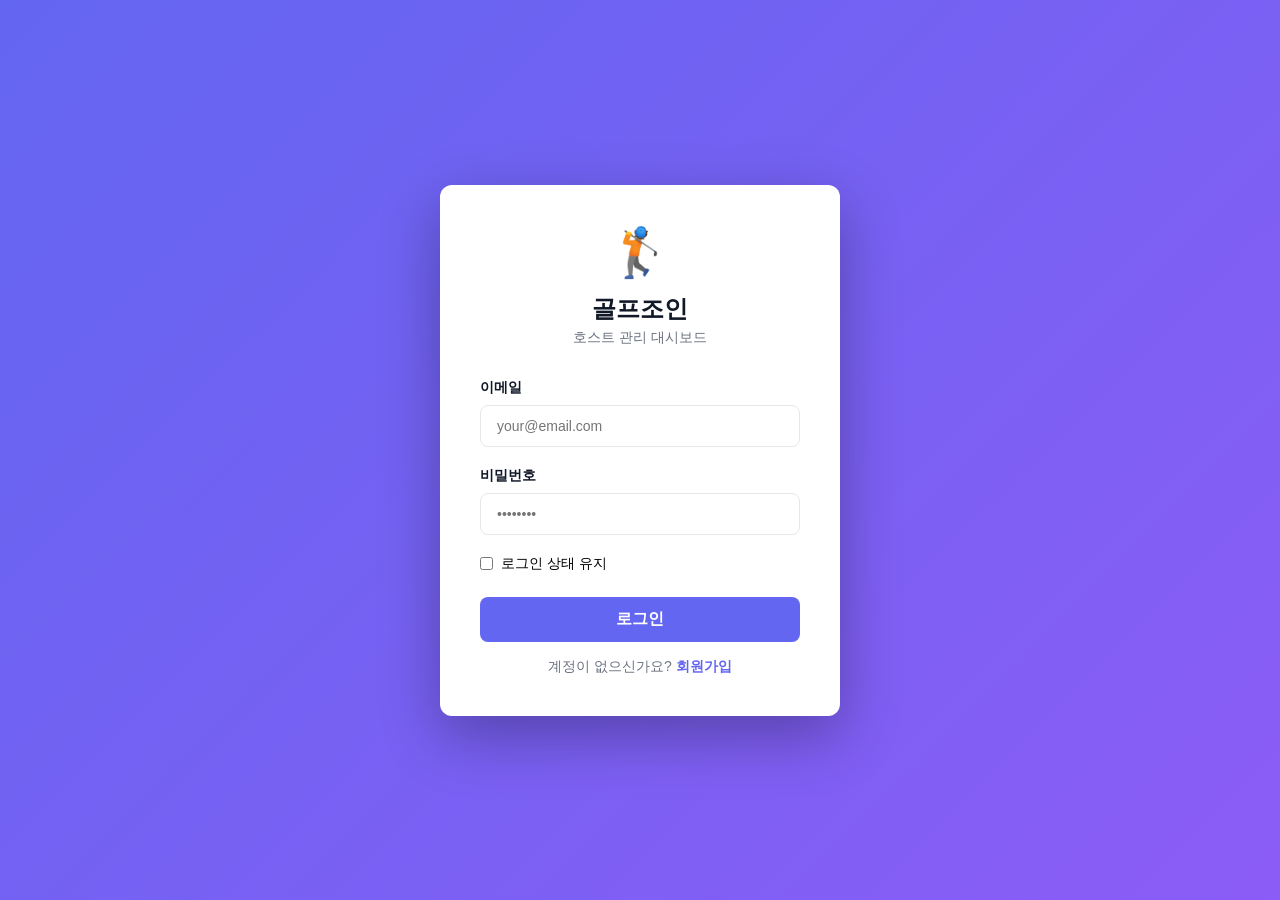
==== pages/login.html @ 5b8a66f3 "Initial commit: Golf Join Host Dashboard" ====
<!DOCTYPE html>
<html lang="ko">
<head>
    <meta charset="UTF-8">
    <meta name="viewport" content="width=device-width, initial-scale=1.0">
    <title>골프조인 - 호스트 로그인</title>
    <style>
        * {
            margin: 0;
            padding: 0;
            box-sizing: border-box;
        }

        :root {
            --primary-color: #6366F1;
            --background-color: #F9FAFB;
            --surface-color: #FFFFFF;
            --text-primary: #111827;
            --text-secondary: #6B7280;
            --border-color: #E5E7EB;
        }

        body {
            font-family: -apple-system, BlinkMacSystemFont, 'Segoe UI', Roboto, 'Helvetica Neue', Arial, sans-serif;
            background: linear-gradient(135deg, var(--primary-color) 0%, #8B5CF6 100%);
            min-height: 100vh;
            display: flex;
            align-items: center;
            justify-content: center;
            padding: 20px;
        }

        .login-container {
            background-color: var(--surface-color);
            border-radius: 12px;
            box-shadow: 0 20px 60px rgba(0, 0, 0, 0.3);
            max-width: 400px;
            width: 100%;
            padding: 40px;
        }

        .login-header {
            text-align: center;
            margin-bottom: 32px;
        }

        .logo {
            font-size: 48px;
            margin-bottom: 12px;
        }

        .login-header h1 {
            font-size: 24px;
            font-weight: 700;
            color: var(--text-primary);
            margin-bottom: 4px;
        }

        .login-header p {
            font-size: 14px;
            color: var(--text-secondary);
        }

        .form-group {
            margin-bottom: 20px;
        }

        .form-group label {
            display: block;
            font-size: 14px;
            font-weight: 600;
            color: var(--text-primary);
            margin-bottom: 8px;
        }

        .form-input {
            width: 100%;
            padding: 12px 16px;
            border: 1px solid var(--border-color);
            border-radius: 8px;
            font-size: 14px;
            font-family: inherit;
            transition: border-color 0.2s;
        }

        .form-input:focus {
            outline: none;
            border-color: var(--primary-color);
            box-shadow: 0 0 0 3px rgba(99, 102, 241, 0.1);
        }

        .remember-me {
            display: flex;
            align-items: center;
            gap: 8px;
            margin-bottom: 24px;
            font-size: 14px;
        }

        .remember-me input {
            cursor: pointer;
        }

        .login-btn {
            width: 100%;
            padding: 12px 16px;
            background-color: var(--primary-color);
            color: white;
            border: none;
            border-radius: 8px;
            font-size: 16px;
            font-weight: 600;
            cursor: pointer;
            transition: background-color 0.2s;
        }

        .login-btn:hover {
            background-color: #4F46E5;
        }

        .login-btn:active {
            transform: scale(0.98);
        }

        .signup-link {
            text-align: center;
            margin-top: 16px;
            font-size: 14px;
            color: var(--text-secondary);
        }

        .signup-link a {
            color: var(--primary-color);
            text-decoration: none;
            font-weight: 600;
        }

        .signup-link a:hover {
            text-decoration: underline;
        }

        .error-message {
            display: none;
            background-color: #FEE2E2;
            color: #7F1D1D;
            padding: 12px 16px;
            border-radius: 8px;
            margin-bottom: 20px;
            font-size: 14px;
        }

        .error-message.show {
            display: block;
        }
    </style>
</head>
<body>
    <div class="login-container">
        <div class="login-header">
            <div class="logo">🏌️</div>
            <h1>골프조인</h1>
            <p>호스트 관리 대시보드</p>
        </div>

        <div id="errorMessage" class="error-message"></div>

        <form id="loginForm">
            <div class="form-group">
                <label for="email">이메일</label>
                <input 
                    type="email" 
                    id="email" 
                    class="form-input" 
                    placeholder="your@email.com"
                    required
                >
            </div>

            <div class="form-group">
                <label for="password">비밀번호</label>
                <input 
                    type="password" 
                    id="password" 
                    class="form-input" 
                    placeholder="••••••••"
                    required
                >
            </div>

            <div class="remember-me">
                <input type="checkbox" id="rememberMe">
                <label for="rememberMe" style="margin: 0;">로그인 상태 유지</label>
            </div>

            <button type="submit" class="login-btn">로그인</button>
        </form>

        <div class="signup-link">
            계정이 없으신가요? <a href="#signup">회원가입</a>
        </div>
    </div>

    <script>
        // 테스트 계정
        const TEST_CREDENTIALS = {
            email: 'host@example.com',
            password: 'password123',
        };

        document.getElementById('loginForm').addEventListener('submit', (e) => {
            e.preventDefault();

            const email = document.getElementById('email').value;
            const password = document.getElementById('password').value;
            const errorMessage = document.getElementById('errorMessage');

            // 테스트 로그인 (실제로는 서버에서 검증)
            if (email === TEST_CREDENTIALS.email && password === TEST_CREDENTIALS.password) {
                // 로그인 성공
                const hostData = {
                    id: 'host_1',
                    name: '호스트 관리자',
                    email: email,
                    phone: '010-0000-0000',
                    loginTime: new Date().toISOString(),
                };

                localStorage.setItem('golf_join_host_data', JSON.stringify(hostData));

                if (document.getElementById('rememberMe').checked) {
                    localStorage.setItem('golf_join_remember_me', 'true');
                }

                // 대시보드로 이동
                window.location.href = '/web/pages/index.html';
            } else {
                // 로그인 실패
                errorMessage.textContent = '이메일 또는 비밀번호가 올바르지 않습니다.';
                errorMessage.classList.add('show');
            }
        });

        // 페이지 로드 시 이미 로그인된 경우 대시보드로 이동
        window.addEventListener('load', () => {
            const hostData = localStorage.getItem('golf_join_host_data');
            if (hostData) {
                window.location.href = '/web/pages/index.html';
            }
        });
    </script>
</body>
</html>
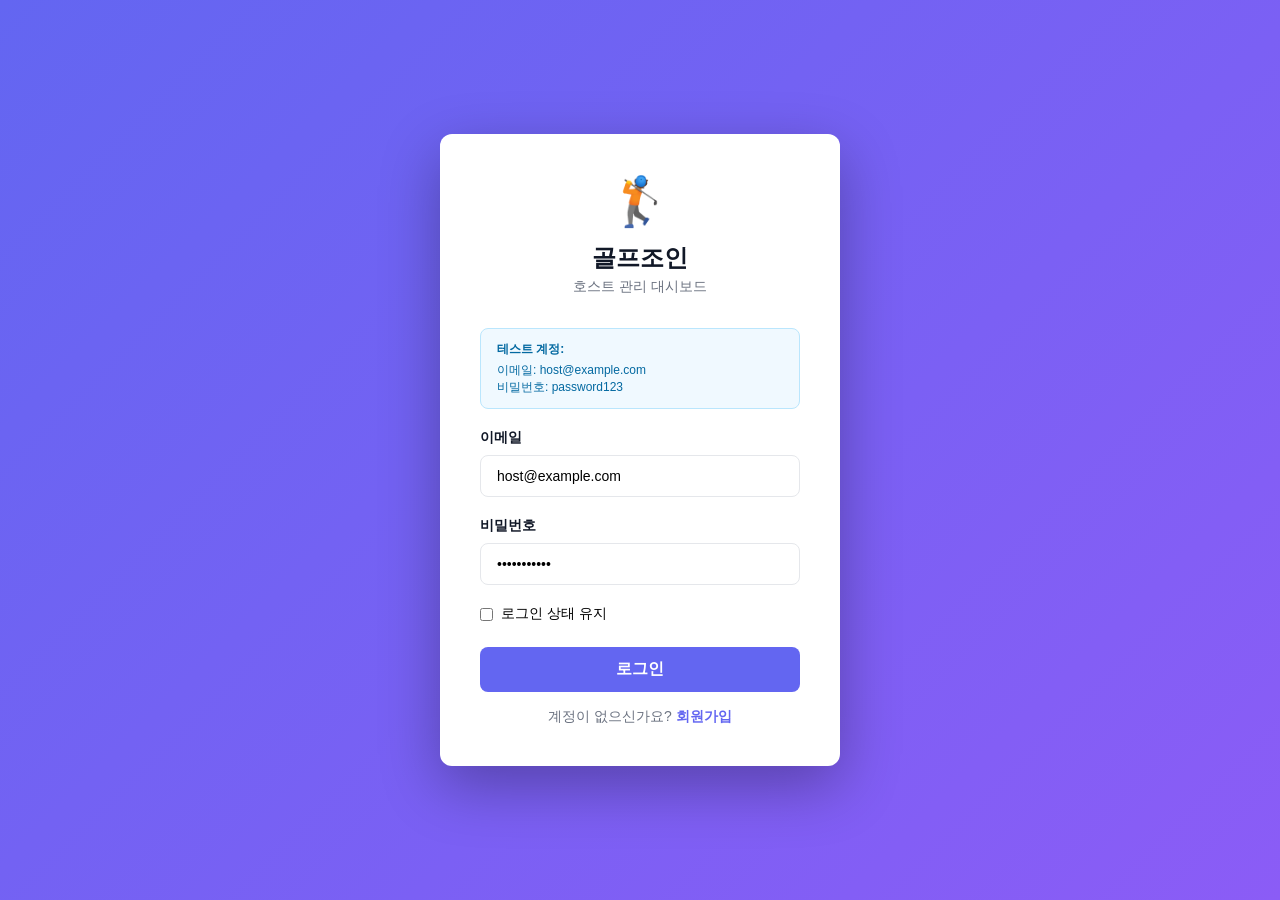
==== commit 62c22519: "API 연동: main.js와 login.html을 Express API와 연결" ====
--- a/pages/login.html
+++ b/pages/login.html
@@ -122,6 +122,11 @@
             transform: scale(0.98);
         }
 
+        .login-btn:disabled {
+            background-color: #D1D5DB;
+            cursor: not-allowed;
+        }
+
         .signup-link {
             text-align: center;
             margin-top: 16px;
@@ -133,6 +138,7 @@
             color: var(--primary-color);
             text-decoration: none;
             font-weight: 600;
+            cursor: pointer;
         }
 
         .signup-link a:hover {
@@ -151,6 +157,39 @@
 
         .error-message.show {
             display: block;
+        }
+
+        .success-message {
+            display: none;
+            background-color: #DCFCE7;
+            color: #166534;
+            padding: 12px 16px;
+            border-radius: 8px;
+            margin-bottom: 20px;
+            font-size: 14px;
+        }
+
+        .success-message.show {
+            display: block;
+        }
+
+        .test-credentials {
+            background-color: #F0F9FF;
+            border: 1px solid #BAE6FD;
+            border-radius: 8px;
+            padding: 12px 16px;
+            margin-bottom: 20px;
+            font-size: 12px;
+            color: #0369A1;
+        }
+
+        .test-credentials strong {
+            display: block;
+            margin-bottom: 4px;
+        }
+
+        .hidden {
+            display: none;
         }
     </style>
 </head>
@@ -163,88 +202,227 @@
         </div>
 
         <div id="errorMessage" class="error-message"></div>
-
-        <form id="loginForm">
-            <div class="form-group">
-                <label for="email">이메일</label>
-                <input 
-                    type="email" 
-                    id="email" 
-                    class="form-input" 
-                    placeholder="your@email.com"
-                    required
-                >
+        <div id="successMessage" class="success-message"></div>
+
+        <div id="loginFormContainer">
+            <div class="test-credentials">
+                <strong>테스트 계정:</strong>
+                이메일: host@example.com<br>
+                비밀번호: password123
             </div>
 
-            <div class="form-group">
-                <label for="password">비밀번호</label>
-                <input 
-                    type="password" 
-                    id="password" 
-                    class="form-input" 
-                    placeholder="••••••••"
-                    required
-                >
+            <form id="loginForm">
+                <div class="form-group">
+                    <label for="email">이메일</label>
+                    <input 
+                        type="email" 
+                        id="email" 
+                        class="form-input" 
+                        placeholder="your@email.com"
+                        value="host@example.com"
+                        required
+                    >
+                </div>
+
+                <div class="form-group">
+                    <label for="password">비밀번호</label>
+                    <input 
+                        type="password" 
+                        id="password" 
+                        class="form-input" 
+                        placeholder="••••••••"
+                        value="password123"
+                        required
+                    >
+                </div>
+
+                <div class="remember-me">
+                    <input type="checkbox" id="rememberMe">
+                    <label for="rememberMe" style="margin: 0;">로그인 상태 유지</label>
+                </div>
+
+                <button type="submit" class="login-btn" id="loginBtn">로그인</button>
+            </form>
+
+            <div class="signup-link">
+                계정이 없으신가요? <a onclick="showSignup()">회원가입</a>
             </div>
-
-            <div class="remember-me">
-                <input type="checkbox" id="rememberMe">
-                <label for="rememberMe" style="margin: 0;">로그인 상태 유지</label>
+        </div>
+
+        <div id="signupFormContainer" class="hidden">
+            <form id="signupForm">
+                <div class="form-group">
+                    <label for="signupName">이름</label>
+                    <input 
+                        type="text" 
+                        id="signupName" 
+                        class="form-input" 
+                        placeholder="호스트 이름"
+                        required
+                    >
+                </div>
+
+                <div class="form-group">
+                    <label for="signupEmail">이메일</label>
+                    <input 
+                        type="email" 
+                        id="signupEmail" 
+                        class="form-input" 
+                        placeholder="your@email.com"
+                        required
+                    >
+                </div>
+
+                <div class="form-group">
+                    <label for="signupPassword">비밀번호</label>
+                    <input 
+                        type="password" 
+                        id="signupPassword" 
+                        class="form-input" 
+                        placeholder="••••••••"
+                        required
+                    >
+                </div>
+
+                <div class="form-group">
+                    <label for="signupPhone">전화번호</label>
+                    <input 
+                        type="tel" 
+                        id="signupPhone" 
+                        class="form-input" 
+                        placeholder="010-0000-0000"
+                    >
+                </div>
+
+                <button type="submit" class="login-btn" id="signupBtn">회원가입</button>
+            </form>
+
+            <div class="signup-link">
+                이미 계정이 있으신가요? <a onclick="showLogin()">로그인</a>
             </div>
-
-            <button type="submit" class="login-btn">로그인</button>
-        </form>
-
-        <div class="signup-link">
-            계정이 없으신가요? <a href="#signup">회원가입</a>
         </div>
     </div>
 
     <script>
-        // 테스트 계정
-        const TEST_CREDENTIALS = {
-            email: 'host@example.com',
-            password: 'password123',
-        };
-
-        document.getElementById('loginForm').addEventListener('submit', (e) => {
+        const API_BASE_URL = 'https://3000-ia6g3m83x6bmph6zb1b6o-c75d2e49.sg1.manus.computer/api/hotdeal';
+
+        // 로그인 폼 제출
+        document.getElementById('loginForm').addEventListener('submit', async (e) => {
             e.preventDefault();
 
             const email = document.getElementById('email').value;
             const password = document.getElementById('password').value;
             const errorMessage = document.getElementById('errorMessage');
-
-            // 테스트 로그인 (실제로는 서버에서 검증)
-            if (email === TEST_CREDENTIALS.email && password === TEST_CREDENTIALS.password) {
-                // 로그인 성공
-                const hostData = {
-                    id: 'host_1',
-                    name: '호스트 관리자',
-                    email: email,
-                    phone: '010-0000-0000',
-                    loginTime: new Date().toISOString(),
-                };
-
-                localStorage.setItem('golf_join_host_data', JSON.stringify(hostData));
+            const loginBtn = document.getElementById('loginBtn');
+
+            errorMessage.classList.remove('show');
+            loginBtn.disabled = true;
+            loginBtn.textContent = '로그인 중...';
+
+            try {
+                const response = await fetch(`${API_BASE_URL}/auth/login`, {
+                    method: 'POST',
+                    headers: {
+                        'Content-Type': 'application/json',
+                    },
+                    body: JSON.stringify({ email, password }),
+                });
+
+                if (!response.ok) {
+                    const data = await response.json();
+                    throw new Error(data.error || '로그인 실패');
+                }
+
+                const data = await response.json();
+                
+                // 토큰 저장
+                localStorage.setItem('golf_join_auth_token', data.token);
+                localStorage.setItem('golf_join_host_data', JSON.stringify(data.host));
 
                 if (document.getElementById('rememberMe').checked) {
                     localStorage.setItem('golf_join_remember_me', 'true');
                 }
 
                 // 대시보드로 이동
-                window.location.href = '/web/pages/index.html';
-            } else {
-                // 로그인 실패
-                errorMessage.textContent = '이메일 또는 비밀번호가 올바르지 않습니다.';
+                window.location.href = '/pages/index.html';
+            } catch (error) {
+                console.error('Login error:', error);
+                errorMessage.textContent = error.message || '로그인 중 오류가 발생했습니다.';
                 errorMessage.classList.add('show');
+                loginBtn.disabled = false;
+                loginBtn.textContent = '로그인';
             }
         });
 
+        // 회원가입 폼 제출
+        document.getElementById('signupForm').addEventListener('submit', async (e) => {
+            e.preventDefault();
+
+            const name = document.getElementById('signupName').value;
+            const email = document.getElementById('signupEmail').value;
+            const password = document.getElementById('signupPassword').value;
+            const phone = document.getElementById('signupPhone').value;
+            const errorMessage = document.getElementById('errorMessage');
+            const successMessage = document.getElementById('successMessage');
+            const signupBtn = document.getElementById('signupBtn');
+
+            errorMessage.classList.remove('show');
+            successMessage.classList.remove('show');
+            signupBtn.disabled = true;
+            signupBtn.textContent = '회원가입 중...';
+
+            try {
+                const response = await fetch(`${API_BASE_URL}/auth/register`, {
+                    method: 'POST',
+                    headers: {
+                        'Content-Type': 'application/json',
+                    },
+                    body: JSON.stringify({ name, email, password, phone }),
+                });
+
+                if (!response.ok) {
+                    const data = await response.json();
+                    throw new Error(data.error || '회원가입 실패');
+                }
+
+                successMessage.textContent = '회원가입이 완료되었습니다. 로그인해주세요.';
+                successMessage.classList.add('show');
+
+                // 1초 후 로그인 폼으로 전환
+                setTimeout(() => {
+                    showLogin();
+                    document.getElementById('email').value = email;
+                    document.getElementById('password').value = '';
+                }, 1500);
+            } catch (error) {
+                console.error('Signup error:', error);
+                errorMessage.textContent = error.message || '회원가입 중 오류가 발생했습니다.';
+                errorMessage.classList.add('show');
+                signupBtn.disabled = false;
+                signupBtn.textContent = '회원가입';
+            }
+        });
+
+        // 로그인 폼 표시
+        function showLogin() {
+            document.getElementById('loginFormContainer').classList.remove('hidden');
+            document.getElementById('signupFormContainer').classList.add('hidden');
+            document.getElementById('errorMessage').classList.remove('show');
+            document.getElementById('successMessage').classList.remove('show');
+        }
+
+        // 회원가입 폼 표시
+        function showSignup() {
+            document.getElementById('loginFormContainer').classList.add('hidden');
+            document.getElementById('signupFormContainer').classList.remove('hidden');
+            document.getElementById('errorMessage').classList.remove('show');
+        }
+
         // 페이지 로드 시 이미 로그인된 경우 대시보드로 이동
         window.addEventListener('load', () => {
-            const hostData = localStorage.getItem('golf_join_host_data');
-            if (hostData) {
-                window.location.href = '/web/pages/index.html';
+            const token = localStorage.getItem('golf_join_auth_token');
+            if (token) {
+                window.location.href = '/pages/index.html';
             }
         });
     </script>
